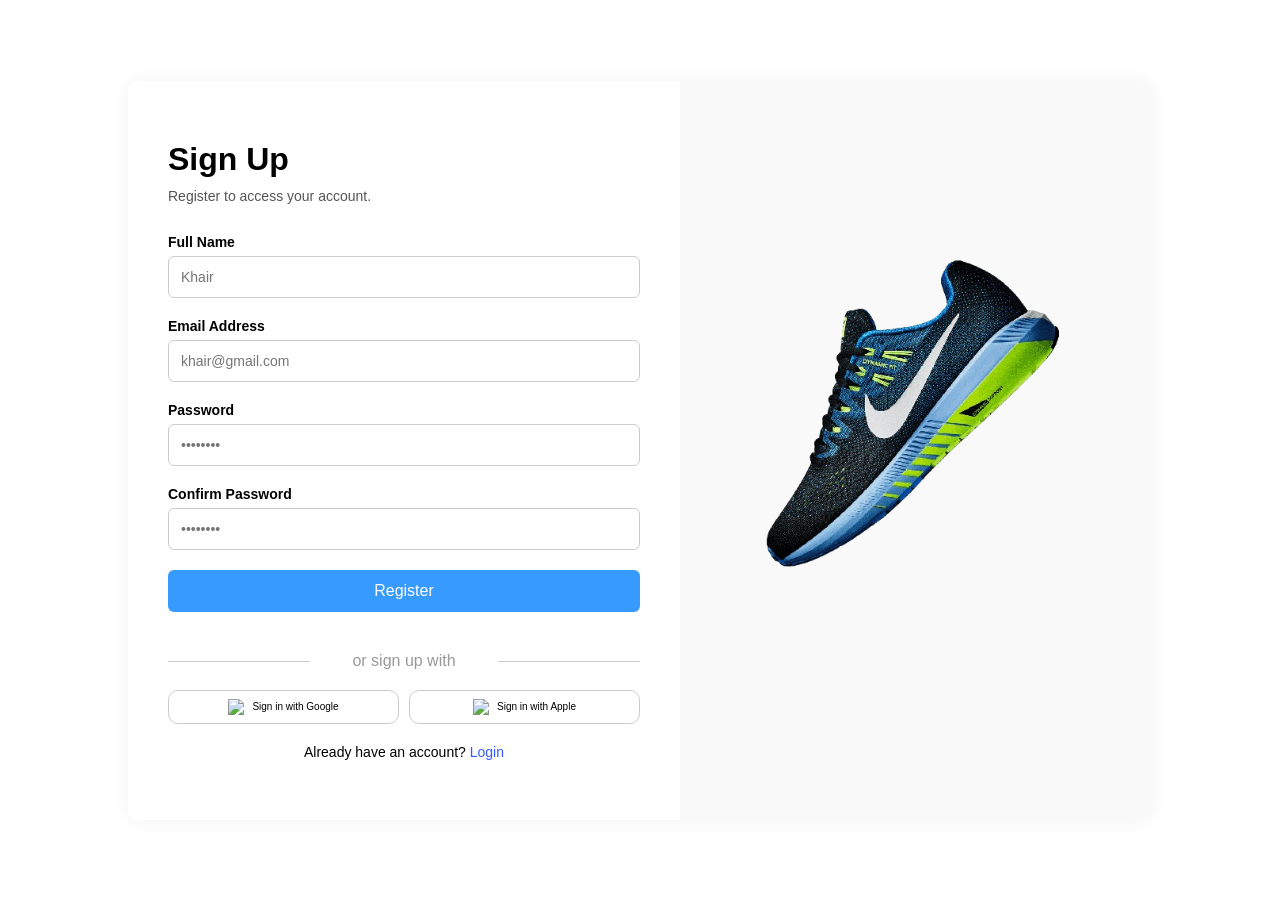
==== bagian revisi/pages/register.html @ 15fbf3f9 "ini coba" ====
<!DOCTYPE html>
<html lang="en">
<head>
  <meta charset="UTF-8">
  <meta name="viewport" content="width=device-width, initial-scale=1.0">
  <title>Register</title>
  <link rel="stylesheet" href="../assets/css2/register.css">
</head>
<body>
  <div class="container">
    <div class="left">
      <h1>Sign Up</h1>
      <p>Register to access your account.</p>

      <form id="registerForm" action="../database/register.php" method="POST">
        <label for="name">Full Name</label>
        <input type="text" id="name" name="name" placeholder="Khair" required>

        <label for="email">Email Address</label>
        <input type="email" id="email" name="email" placeholder="khair@gmail.com" required>

        <label for="password">Password</label>
        <input type="password" id="password" name="password" placeholder="••••••••" required>

        <label for="confirmPassword">Confirm Password</label>
        <input type="password" id="confirmPassword" name="confirmPassword" placeholder="••••••••" required>

        <button type="submit" name="submit"class="login-btn">Register</button>
      </form>

      <div class="divider">or sign up with</div>
      <div class="social-buttons">
        <button type="button" class="google-btn">
          <img src="https://img.icons8.com/color/48/google-logo.png" alt="Google" /> Sign in with Google
        </button>
        <button type="button" class="apple-btn">
          <img src="https://img.icons8.com/ios-filled/50/000000/mac-os.png" alt="Apple" /> Sign in with Apple
        </button>
      </div>

      <div class="signup">
        Already have an account? <a href="../pages/login.php">Login</a>
      </div>
    </div>

    <div class="right">
      <img src="../assets/image/sepatu-removebg-preview.png" alt="Sneaker" class="shoe-img">
    </div>
  </div>

  <script src="../assets/js/script.js"></script>
</body>
</html>
---- bagian revisi/assets/css2/register.css ----
* {
    margin: 0;
    padding: 0;
    box-sizing: border-box;
    font-family: 'Segoe UI', Tahoma, Geneva, Verdana, sans-serif;
}

body {
    background-color: #fff;
    color: #000;
    min-height: 100vh;
    display: flex;
    align-items: center;
    justify-content: center;
}

/* Container styling */
.container {
    display: flex;
    max-width: 80%;
    width: 100%;
    margin: 40px auto;
    background-color: #fff;
    box-shadow: 0 0 20px rgba(0, 0, 0, 0.05);
    border-radius: 10px;
    overflow: hidden;
    flex-wrap: wrap;
}

/* Left and Right Section */
.left, .right {
    flex: 1;
}

.left {
    padding: 60px 40px;
}

.left h1 {
    font-size: 32px;
    margin-bottom: 10px;
}

.left p {
    margin-bottom: 30px;
    font-size: 14px;
    color: #555;
}

/* Form Styling */
form label {
    display: block;
    margin-bottom: 6px;
    font-weight: 600;
    font-size: 14px;
}

form input[type="email"],
form input[type="text"],
form input[type="password"] {
    width: 100%;
    padding: 12px;
    margin-bottom: 20px;
    border: 1px solid #ccc;
    border-radius: 6px;
    font-size: 14px;
}

/* Button Styling */
.login-btn {
    background-color: #379aff;
    color: white;
    width: 100%;
    padding: 12px;
    border: none;
    border-radius: 6px;
    font-size: 16px;
    cursor: pointer;
    margin-bottom: 20px;
}

/* Divider Styling */
.divider {
    text-align: center;
    margin: 20px 0;
    color: #999;
    position: relative;
}

.divider::before,
.divider::after {
    content: "";
    position: absolute;
    top: 50%;
    width: 30%;
    height: 1px;
    background: #ccc;
}

.divider::before {
    left: 0;
}

.divider::after {
    right: 0;
}

.social-buttons {
    display: flex;
    gap: 10px;
    justify-content: space-between;
    margin-bottom: 20px;
}

.social-buttons button {
    flex: 1;
    padding: 8px;
    display: flex;
    align-items: center;
    justify-content: center;
    gap: 8px;
    border: 1px solid #ccc;
    border-radius: 10px;
    background: #fff;
    cursor: pointer;
    font-size: 10px;
}

.social-buttons img {
    width: 16px;
    height: 16px;
}

.signup {
    text-align: center;
    font-size: 14px;
}

.signup a {
    color: #375aff;
    text-decoration: none;
}

.right {
    background-color: #f9f9f9;
    display: flex;
    align-items: center;
    justify-content: center;
}

.shoe-img {
    max-width: 100%;
    max-height: 400px;
    height: auto;
    object-fit: contain;
}

/* Responsive Styles */
@media (max-width: 768px) {
    .container {
        max-width: 100%;
        margin: 0;
        box-shadow: none;
        border-radius: 0;
    }
    
    .left, .right {
        flex: 100%;
    }
    
    .right {
        display: none;
    }
    
    .left {
        padding: 40px 20px;
    }
}
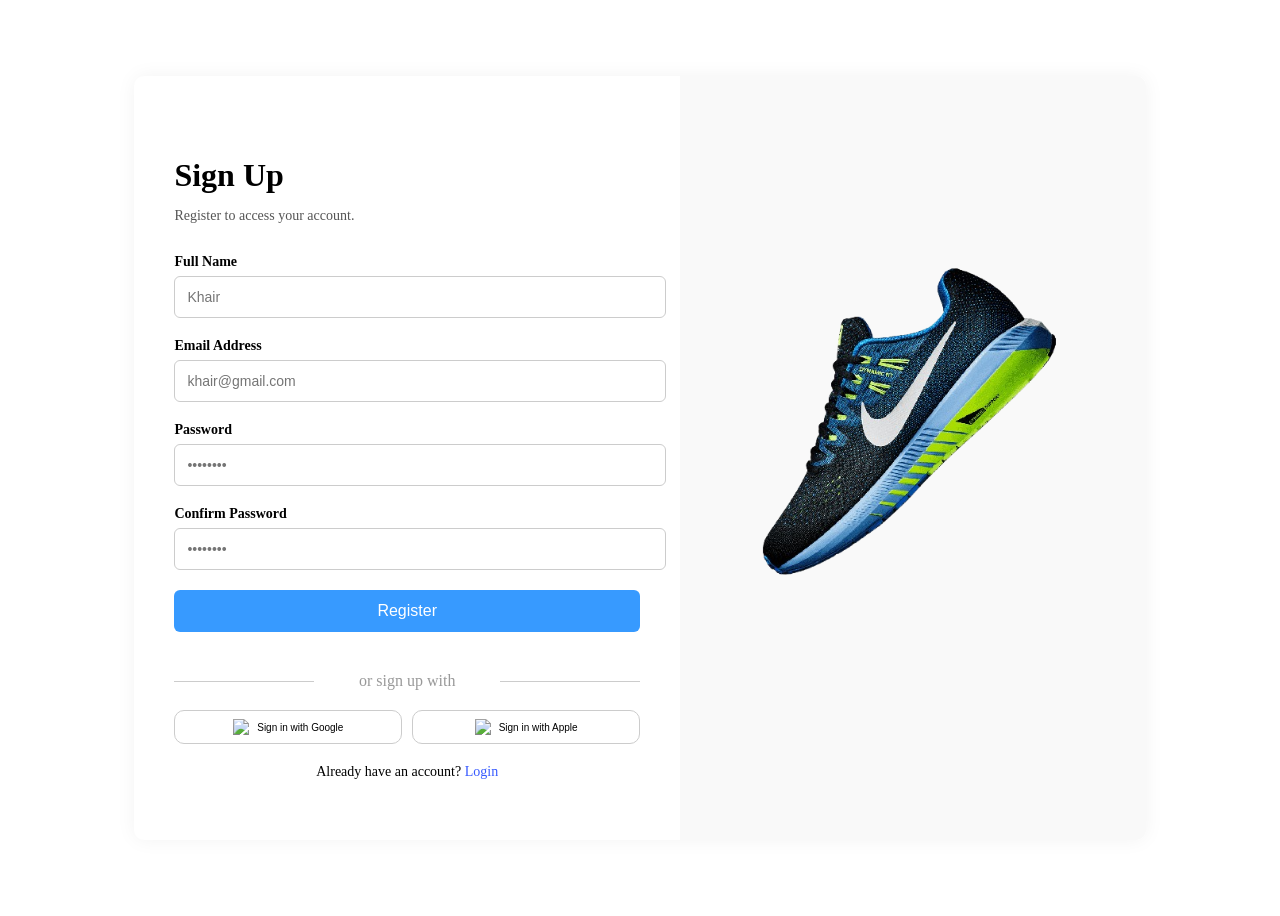
==== commit 0f1d13a2: "coba ni" ====
--- a/bagian revisi/pages/register.html
+++ b/bagian revisi/pages/register.html
@@ -4,7 +4,7 @@
   <meta charset="UTF-8">
   <meta name="viewport" content="width=device-width, initial-scale=1.0">
   <title>Register</title>
-  <link rel="stylesheet" href="../assets/css2/register.css">
+  <link rel="stylesheet" href="../assets/css/register.css">
 </head>
 <body>
   <div class="container">
--- a/bagian revisi/assets/css/register.css
+++ b/bagian revisi/assets/css/register.css
@@ -0,0 +1,177 @@
+/* 
+ * register.css - Styles specific to registration page
+ * Created as part of CSS reorganization
+ */
+
+/* Register Page Specific Styles */
+body {
+    background-color: #fff;
+    color: #000;
+    min-height: 100vh;
+    display: flex;
+    align-items: center;
+    justify-content: center;
+}
+
+/* Container styling */
+.container {
+    display: flex;
+    max-width: 80%;
+    width: 100%;
+    margin: 40px auto;
+    background-color: #fff;
+    box-shadow: 0 0 20px rgba(0, 0, 0, 0.05);
+    border-radius: 10px;
+    overflow: hidden;
+    flex-wrap: wrap;
+}
+
+/* Left and Right Section */
+.left, .right {
+    flex: 1;
+}
+
+.left {
+    padding: 60px 40px;
+}
+
+.left h1 {
+    font-size: 32px;
+    margin-bottom: 10px;
+}
+
+.left p {
+    margin-bottom: 30px;
+    font-size: 14px;
+    color: #555;
+}
+
+/* Form Styling */
+form label {
+    display: block;
+    margin-bottom: 6px;
+    font-weight: 600;
+    font-size: 14px;
+}
+
+form input[type="email"],
+form input[type="text"],
+form input[type="password"] {
+    width: 100%;
+    padding: 12px;
+    margin-bottom: 20px;
+    border: 1px solid #ccc;
+    border-radius: 6px;
+    font-size: 14px;
+}
+
+/* Button Styling */
+.login-btn {
+    background-color: #379aff;
+    color: white;
+    width: 100%;
+    padding: 12px;
+    border: none;
+    border-radius: 6px;
+    font-size: 16px;
+    cursor: pointer;
+    margin-bottom: 20px;
+}
+
+/* Divider Styling */
+.divider {
+    text-align: center;
+    margin: 20px 0;
+    color: #999;
+    position: relative;
+}
+
+.divider::before,
+.divider::after {
+    content: "";
+    position: absolute;
+    top: 50%;
+    width: 30%;
+    height: 1px;
+    background: #ccc;
+}
+
+.divider::before {
+    left: 0;
+}
+
+.divider::after {
+    right: 0;
+}
+
+.social-buttons {
+    display: flex;
+    gap: 10px;
+    justify-content: space-between;
+    margin-bottom: 20px;
+}
+
+.social-buttons button {
+    flex: 1;
+    padding: 8px;
+    display: flex;
+    align-items: center;
+    justify-content: center;
+    gap: 8px;
+    border: 1px solid #ccc;
+    border-radius: 10px;
+    background: #fff;
+    cursor: pointer;
+    font-size: 10px;
+}
+
+.social-buttons img {
+    width: 16px;
+    height: 16px;
+}
+
+.signup {
+    text-align: center;
+    font-size: 14px;
+}
+
+.signup a {
+    color: #375aff;
+    text-decoration: none;
+}
+
+.right {
+    background-color: #f9f9f9;
+    display: flex;
+    align-items: center;
+    justify-content: center;
+}
+
+.shoe-img {
+    max-width: 100%;
+    max-height: 400px;
+    height: auto;
+    object-fit: contain;
+}
+
+/* Responsive Styles */
+@media (max-width: 768px) {
+    .container {
+        max-width: 100%;
+        margin: 0;
+        box-shadow: none;
+        border-radius: 0;
+    }
+    
+    .left, .right {
+        flex: 100%;
+    }
+    
+    .right {
+        display: none;
+    }
+    
+    .left {
+        padding: 40px 20px;
+    }
+}
